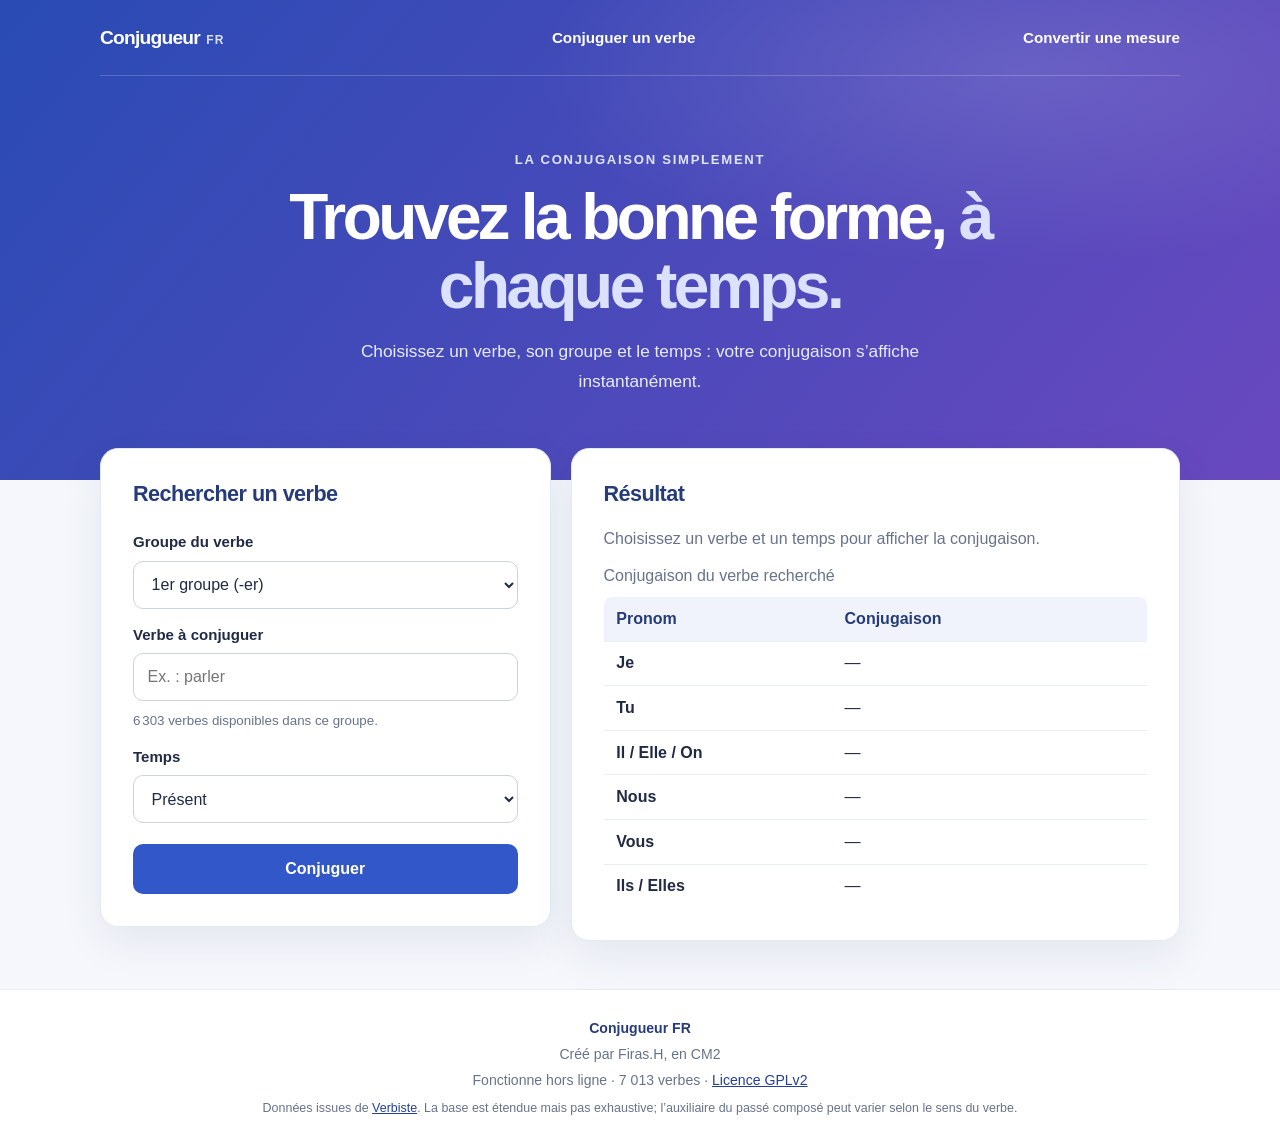
==== conjugueur/index.html @ 68956e88 "Organize apps under separate Pages paths" ====
<!doctype html>
<html lang="fr">
<head>
  <meta charset="utf-8">
  <meta name="viewport" content="width=device-width, initial-scale=1">
  <meta name="description" content="Recherchez la conjugaison des verbes en français.">
  <meta name="theme-color" content="#3157c8">
  <title>Conjugueur français</title>
  <link rel="stylesheet" href="../style.css">
</head>
<body>
  <header>
    <nav class="navigation" aria-label="Navigation principale">
      <a class="brand" href="../">Conjugueur<span>FR</span></a>
      <a class="navigation-link" href="#conjugueur">Conjuguer un verbe</a>
      <a class="navigation-link" href="../convertisseur/">Convertir une mesure</a>
    </nav>
    <div class="hero" id="accueil">
      <p class="eyebrow">La conjugaison simplement</p>
      <h1>Trouvez la bonne forme, <span>à chaque temps.</span></h1>
      <p>Choisissez un verbe, son groupe et le temps : votre conjugaison s’affiche instantanément.</p>
    </div>
  </header>

  <main>
    <section id="conjugueur" aria-labelledby="search-title">
      <h2 id="search-title">Rechercher un verbe</h2>
      <form action="#" method="get">
        <label for="group">Groupe du verbe</label>
        <select id="group" name="group">
          <option value="1">1er groupe (-er)</option>
          <option value="2">2e groupe (-ir, comme finir)</option>
          <option value="3">3e groupe (verbes irréguliers)</option>
        </select>

        <label for="verb">Verbe à conjuguer</label>
        <input
          id="verb"
          name="verb"
          type="search"
          placeholder="Ex. : parler"
          list="verb-list"
          autocomplete="off"
          required
        >
        <datalist id="verb-list">
        </datalist>
        <small id="verb-help">Chargement des verbes disponibles…</small>

        <label for="tense">Temps</label>
        <select id="tense" name="tense">
          <option value="present">Présent</option>
          <option value="imparfait">Imparfait</option>
          <option value="future">Futur simple</option>
          <option value="pastSimple">Passé simple</option>
          <option value="conditional">Conditionnel présent</option>
          <option value="subjunctive">Subjonctif présent</option>
          <option value="passe-compose">Passé composé</option>
        </select>

        <button type="submit">Conjuguer</button>
      </form>
    </section>

    <section class="result-card" aria-labelledby="result-title" aria-live="polite">
      <h2 id="result-title">Résultat</h2>
      <p id="result-message" role="status">Choisissez un verbe et un temps pour afficher la conjugaison.</p>

      <table>
        <caption id="result-caption">Conjugaison du verbe recherché</caption>
        <thead>
          <tr>
            <th scope="col">Pronom</th>
            <th scope="col">Conjugaison</th>
          </tr>
        </thead>
        <tbody>
          <tr><th scope="row">Je</th><td>—</td></tr>
          <tr><th scope="row">Tu</th><td>—</td></tr>
          <tr><th scope="row">Il / Elle / On</th><td>—</td></tr>
          <tr><th scope="row">Nous</th><td>—</td></tr>
          <tr><th scope="row">Vous</th><td>—</td></tr>
          <tr><th scope="row">Ils / Elles</th><td>—</td></tr>
        </tbody>
      </table>
    </section>
  </main>

  <footer>
    <p class="footer-brand">Conjugueur FR</p>
    <p>Créé par Firas.H, en CM2</p>
    <p>Fonctionne hors ligne · 7 013 verbes · <a href="../COPYING">Licence GPLv2</a></p>
    <p class="footer-note">
      Données issues de <a href="https://github.com/allan-simon/verbiste-cordova/tree/f829bc037d48bccf9450ec6f45888c9df0cace41/data">Verbiste</a>.
      La base est étendue mais pas exhaustive; l’auxiliaire du passé composé peut varier selon le sens du verbe.
    </p>
  </footer>

  <script src="../data/conjugaison.js"></script>
  <script>
    const form = document.querySelector("form");
    const groupInput = document.querySelector("#group");
    const verbInput = document.querySelector("#verb");
    const tenseInput = document.querySelector("#tense");
    const verbList = document.querySelector("#verb-list");
    const verbHelp = document.querySelector("#verb-help");
    const resultMessage = document.querySelector("#result-message");
    const resultCaption = document.querySelector("#result-caption");
    const resultRows = document.querySelectorAll("tbody tr");

    const conjugaisonData = window.conjugaisonData;
    const pronouns = ["Je", "Tu", "Il / Elle / On", "Nous", "Vous", "Ils / Elles"];
    const auxiliaryForms = {
      avoir: ["ai", "as", "a", "avons", "avez", "ont"],
      être: ["suis", "es", "est", "sommes", "êtes", "sont"]
    };
    const etreVerbs = new Set([
      "aller", "arriver", "descendre", "devenir", "entrer", "monter",
      "mourir", "naître", "partir", "passer", "rester", "retourner",
      "sortir", "tomber", "venir", "revenir", "rentrer", "remonter",
      "redescendre", "retomber", "repartir", "ressortir", "intervenir",
      "parvenir", "provenir", "survenir", "redevenir", "advenir"
    ]);
    const tenseNames = {
      present: "présent",
      imparfait: "imparfait",
      future: "futur simple",
      pastSimple: "passé simple",
      conditional: "conditionnel présent",
      subjunctive: "subjonctif présent",
      "passe-compose": "passé composé"
    };
    const normalized = (value) => value.trim().normalize("NFC").toLocaleLowerCase("fr");
    const verbsByName = new Map(
      conjugaisonData.verbs.map((verb) => [normalized(verb.infinitive), verb])
    );

    function showVerbsForGroup() {
      const group = groupInput.value;
      const verbs = conjugaisonData.verbs.filter((verb) => verb.group === group);
      verbList.replaceChildren();
      verbs.forEach((verb) => {
        const option = document.createElement("option");
        option.value = verb.infinitive;
        verbList.append(option);
      });
      verbInput.value = "";
      verbHelp.textContent = `${verbs.length.toLocaleString("fr-FR")} verbes disponibles dans ce groupe.`;
    }

    function withAlternatives(stem, alternatives) {
      return alternatives.map((ending) => `${stem}${ending}`).join(" / ");
    }

    function conjugate(verb, tense) {
      const template = conjugaisonData.templates[verb.template];
      const stem = verb.infinitive.slice(0, -template.suffix.length);

      if (tense === "passe-compose") {
        const auxiliary = verb.auxiliary || (etreVerbs.has(verb.infinitive) ? "être" : "avoir");
        const participleForms = template.pastParticiple;
        const presentAuxiliary = auxiliaryForms[auxiliary];

        return presentAuxiliary.map((form, index) => {
          const participleIndexes = auxiliary === "être"
            ? (index >= 3 ? [1, 3] : [0, 2])
            : [0];
          const participles = participleIndexes
            .flatMap((participleIndex) => participleForms[participleIndex] || [])
            .map((ending) => `${stem}${ending}`);
          return `${form} ${[...new Set(participles)].join(" / ")}`;
        });
      }

      return template[tense].map((alternatives) => withAlternatives(stem, alternatives));
    }

    groupInput.addEventListener("change", showVerbsForGroup);
    showVerbsForGroup();

    form.addEventListener("submit", (event) => {
      event.preventDefault();
      const verbName = normalized(verbInput.value);
      const verb = verbsByName.get(verbName);
      const tense = tenseInput.value;

      if (!verb || verb.group !== groupInput.value) {
        resultRows.forEach((row, index) => {
          row.cells[0].textContent = pronouns[index];
          row.cells[1].textContent = "—";
        });
        resultCaption.textContent = "Conjugaison du verbe recherché";
        resultMessage.textContent = "Ce verbe n’est pas disponible dans le groupe choisi. Sélectionnez un verbe proposé dans la liste.";
        return;
      }

      const forms = conjugate(verb, tense);
      resultRows.forEach((row, index) => {
        const formCell = row.cells[1];
        const subjectCell = row.cells[0];
        const elidesJe = index === 0 && /^[aeiouyàâäæéèêëîïôœùûüÿh]/i.test(forms[index]);
        subjectCell.textContent = elidesJe ? "J’" : pronouns[index];
        formCell.textContent = forms[index];
      });

      resultCaption.textContent = `Conjugaison du verbe « ${verb.infinitive} » au ${tenseNames[tense]}`;
      resultMessage.textContent = `Voici la conjugaison de « ${verb.infinitive} » au ${tenseNames[tense]}.`;
    });
  </script>
</body>
</html>
---- style.css ----
:root {
  color-scheme: light;
  font-family: "Segoe UI", Arial, sans-serif;
  color: #202a44;
  background: #f5f7fc;
  font-synthesis: none;
  text-rendering: optimizeLegibility;
  -webkit-font-smoothing: antialiased;
  --blue: #3157c8;
  --blue-dark: #243f9c;
  --muted: #68738a;
  --border: #e4e9f3;
}

* {
  box-sizing: border-box;
}

html {
  scroll-behavior: smooth;
}

body {
  min-width: 320px;
  min-height: 100vh;
  margin: 0;
  display: flex;
  flex-direction: column;
}

a {
  color: var(--blue-dark);
}

a:focus-visible,
input:focus-visible,
select:focus-visible,
button:focus-visible {
  outline: 3px solid #879bf0;
  outline-offset: 3px;
}

header {
  color: #fff;
  background:
    radial-gradient(ellipse at 80% 15%, rgb(255 255 255 / 13%), transparent 34%),
    linear-gradient(130deg, #294bb4, #6948bf);
}

.navigation {
  width: min(100% - 2.5rem, 1080px);
  min-height: 76px;
  margin: 0 auto;
  display: flex;
  align-items: center;
  justify-content: space-between;
  border-bottom: 1px solid rgb(255 255 255 / 20%);
}

.brand {
  color: #fff;
  font-size: 1.2rem;
  font-weight: 750;
  letter-spacing: -0.04em;
  text-decoration: none;
}

.brand span {
  margin-left: 0.4rem;
  color: #d8dfff;
  font-size: 0.75rem;
  letter-spacing: 0.08em;
}

.navigation-link {
  color: #fff;
  font-size: 0.95rem;
  font-weight: 600;
  text-decoration: none;
}

.navigation-link:hover {
  text-decoration: underline;
  text-underline-offset: 4px;
}

.hero {
  width: min(100% - 2.5rem, 850px);
  margin: 0 auto;
  padding: 4.75rem 0 5.25rem;
  text-align: center;
}

.eyebrow {
  margin: 0 0 1rem;
  color: #e0e5ff;
  font-size: 0.82rem;
  font-weight: 700;
  letter-spacing: 0.13em;
  text-transform: uppercase;
}

.hero h1 {
  max-width: 780px;
  margin: 0 auto 1rem;
  font-size: clamp(2.25rem, 6vw, 4rem);
  letter-spacing: -0.055em;
  line-height: 1.08;
}

.hero h1 span {
  color: #dbe2ff;
}

.hero > p:last-child {
  max-width: 580px;
  margin: 0 auto;
  color: #e8ebff;
  font-size: 1.08rem;
  line-height: 1.7;
}

main {
  width: min(100% - 2rem, 1080px);
  margin: -2rem auto 3rem;
  display: grid;
  grid-template-columns: minmax(280px, 0.85fr) minmax(360px, 1.15fr);
  align-items: start;
  gap: 1.25rem;
  flex: 1;
}

section {
  min-width: 0;
  padding: clamp(1.25rem, 3vw, 2rem);
  border: 1px solid var(--border);
  border-radius: 18px;
  background: #fff;
  box-shadow: 0 16px 40px rgb(35 50 88 / 8%);
}

h2 {
  margin: 0 0 1.25rem;
  color: #263b79;
  font-size: 1.35rem;
  letter-spacing: -0.025em;
}

form {
  display: grid;
  gap: 0.65rem;
}

label {
  margin-top: 0.4rem;
  font-size: 0.94rem;
  font-weight: 650;
}

input,
select,
button {
  width: 100%;
  min-height: 48px;
  padding: 0.7rem 0.85rem;
  border: 1px solid #cbd3e1;
  border-radius: 10px;
  font: inherit;
}

input,
select {
  color: #202a44;
  background: #fff;
}

input:focus,
select:focus {
  border-color: #4968d1;
}

small {
  color: var(--muted);
  line-height: 1.5;
}

button {
  min-height: 50px;
  margin-top: 0.65rem;
  border: 0;
  color: #fff;
  background: var(--blue);
  font-weight: 700;
  cursor: pointer;
  transition: background-color 150ms ease, transform 150ms ease;
}

button:hover {
  background: var(--blue-dark);
  transform: translateY(-1px);
}

.result-card {
  min-height: 330px;
}

#result-message {
  min-height: 1.5em;
  color: var(--muted);
  line-height: 1.5;
}

table {
  width: 100%;
  border-collapse: collapse;
  text-align: left;
}

caption {
  margin-bottom: 0.75rem;
  color: var(--muted);
  text-align: left;
}

th,
td {
  padding: 0.8rem;
  border-bottom: 1px solid #e9edf4;
}

thead {
  color: #263b79;
  background: #f0f3fc;
}

thead th:first-child {
  border-radius: 8px 0 0;
}

thead th:last-child {
  border-radius: 0 8px 0 0;
}

tbody th {
  width: 42%;
  font-weight: 600;
}

tbody tr:last-child th,
tbody tr:last-child td {
  border-bottom: 0;
}

footer {
  padding: 1.5rem 1rem;
  border-top: 1px solid var(--border);
  color: var(--muted);
  background: #fff;
  text-align: center;
  font-size: 0.88rem;
  line-height: 1.6;
}

footer p {
  margin: 0.2rem 0;
}

.footer-brand {
  color: #263b79;
  font-weight: 700;
}

.footer-note {
  max-width: 760px;
  margin: 0.5rem auto 0;
  font-size: 0.78rem;
}

@media (max-width: 760px) {
  .hero {
    padding: 3.5rem 0 4.25rem;
  }

  main {
    max-width: 580px;
    grid-template-columns: 1fr;
    margin-top: -1.5rem;
  }
}

@media (max-width: 480px) {
  .navigation {
    min-height: 64px;
  }

  .navigation-link {
    font-size: 0.85rem;
  }

  .hero {
    padding: 3rem 0 3.75rem;
  }

  th,
  td {
    padding: 0.7rem 0.5rem;
  }
}

@media (prefers-reduced-motion: reduce) {
  html {
    scroll-behavior: auto;
  }

  *,
  *::before,
  *::after {
    transition-duration: 0.01ms !important;
  }
}
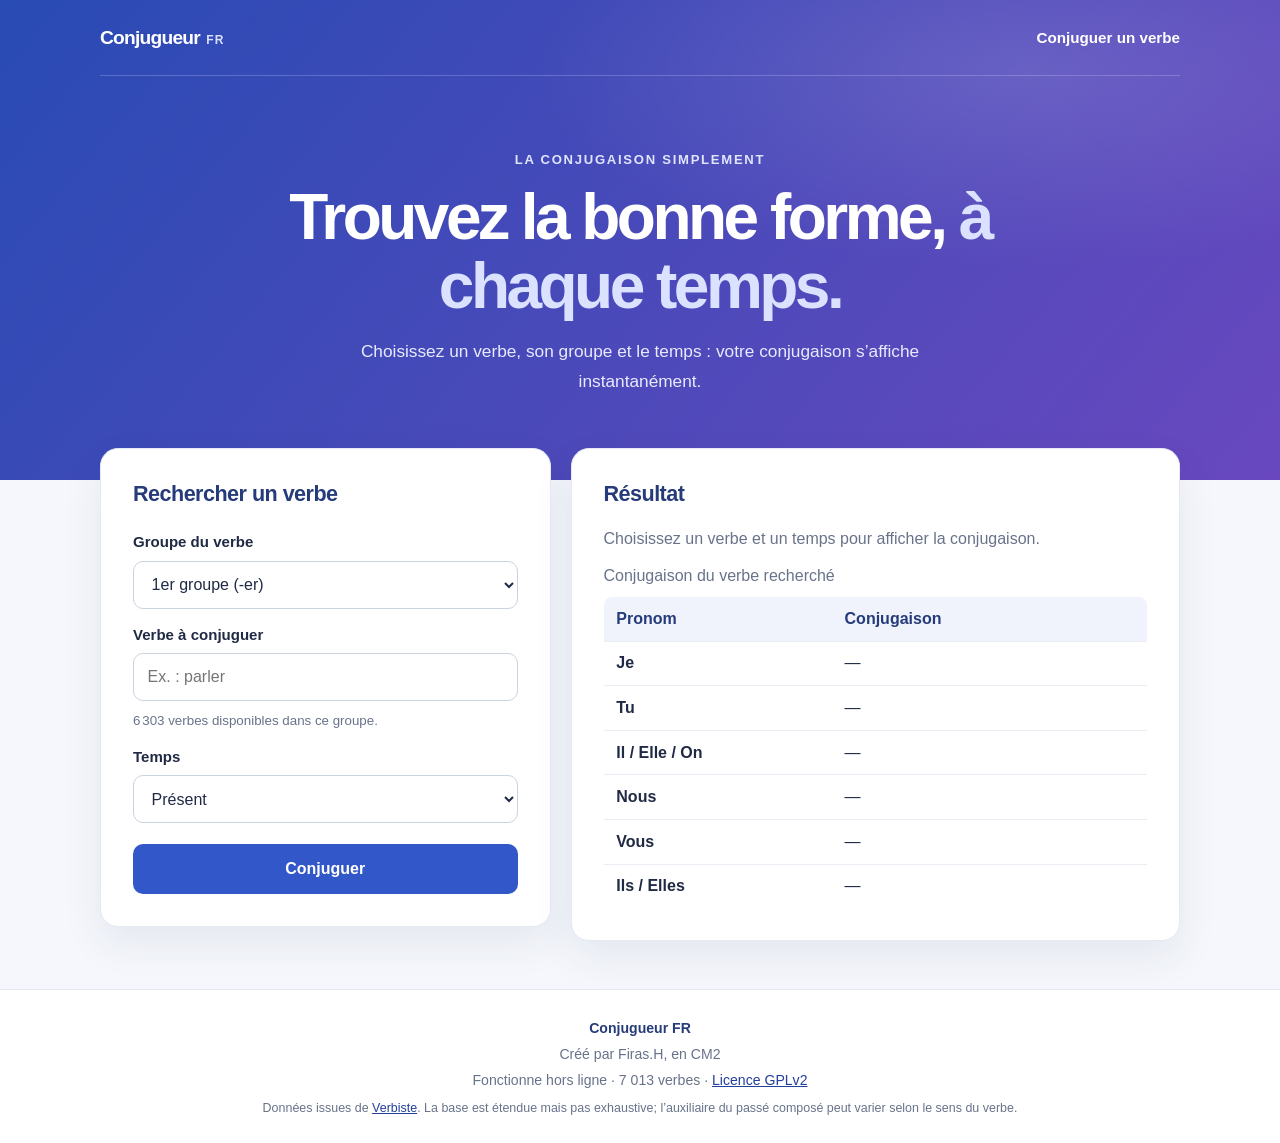
==== commit ef2b3f30: "Organize sites into independent folders Co-authored-by: Copilot <223556219+Copilot@users.noreply.git" ====
--- a/conjugueur/index.html
+++ b/conjugueur/index.html
@@ -1,4 +1,4 @@
-<!doctype html>
+                                                                                        <!doctype html>
 <html lang="fr">
 <head>
   <meta charset="utf-8">
@@ -6,14 +6,13 @@
   <meta name="description" content="Recherchez la conjugaison des verbes en français.">
   <meta name="theme-color" content="#3157c8">
   <title>Conjugueur français</title>
-  <link rel="stylesheet" href="../style.css">
+  <link rel="stylesheet" href="./style.css">
 </head>
 <body>
   <header>
     <nav class="navigation" aria-label="Navigation principale">
-      <a class="brand" href="../">Conjugueur<span>FR</span></a>
+      <a class="brand" href="#accueil">Conjugueur<span>FR</span></a>
       <a class="navigation-link" href="#conjugueur">Conjuguer un verbe</a>
-      <a class="navigation-link" href="../convertisseur/">Convertir une mesure</a>
     </nav>
     <div class="hero" id="accueil">
       <p class="eyebrow">La conjugaison simplement</p>
@@ -89,14 +88,14 @@
   <footer>
     <p class="footer-brand">Conjugueur FR</p>
     <p>Créé par Firas.H, en CM2</p>
-    <p>Fonctionne hors ligne · 7 013 verbes · <a href="../COPYING">Licence GPLv2</a></p>
+    <p>Fonctionne hors ligne · 7 013 verbes · <a href="./COPYING">Licence GPLv2</a></p>
     <p class="footer-note">
       Données issues de <a href="https://github.com/allan-simon/verbiste-cordova/tree/f829bc037d48bccf9450ec6f45888c9df0cace41/data">Verbiste</a>.
       La base est étendue mais pas exhaustive; l’auxiliaire du passé composé peut varier selon le sens du verbe.
     </p>
   </footer>
 
-  <script src="../data/conjugaison.js"></script>
+  <script src="./data/conjugaison.js"></script>
   <script>
     const form = document.querySelector("form");
     const groupInput = document.querySelector("#group");
--- a/conjugueur/style.css
+++ b/conjugueur/style.css
@@ -0,0 +1,320 @@
+:root {
+  color-scheme: light;
+  font-family: "Segoe UI", Arial, sans-serif;
+  color: #202a44;
+  background: #f5f7fc;
+  font-synthesis: none;
+  text-rendering: optimizeLegibility;
+  -webkit-font-smoothing: antialiased;
+  --blue: #3157c8;
+  --blue-dark: #243f9c;
+  --muted: #68738a;
+  --border: #e4e9f3;
+}
+
+* {
+  box-sizing: border-box;
+}
+
+html {
+  scroll-behavior: smooth;
+}
+
+body {
+  min-width: 320px;
+  min-height: 100vh;
+  margin: 0;
+  display: flex;
+  flex-direction: column;
+}
+
+a {
+  color: var(--blue-dark);
+}
+
+a:focus-visible,
+input:focus-visible,
+select:focus-visible,
+button:focus-visible {
+  outline: 3px solid #879bf0;
+  outline-offset: 3px;
+}
+
+header {
+  color: #fff;
+  background:
+    radial-gradient(ellipse at 80% 15%, rgb(255 255 255 / 13%), transparent 34%),
+    linear-gradient(130deg, #294bb4, #6948bf);
+}
+
+.navigation {
+  width: min(100% - 2.5rem, 1080px);
+  min-height: 76px;
+  margin: 0 auto;
+  display: flex;
+  align-items: center;
+  justify-content: space-between;
+  border-bottom: 1px solid rgb(255 255 255 / 20%);
+}
+
+.brand {
+  color: #fff;
+  font-size: 1.2rem;
+  font-weight: 750;
+  letter-spacing: -0.04em;
+  text-decoration: none;
+}
+
+.brand span {
+  margin-left: 0.4rem;
+  color: #d8dfff;
+  font-size: 0.75rem;
+  letter-spacing: 0.08em;
+}
+
+.navigation-link {
+  color: #fff;
+  font-size: 0.95rem;
+  font-weight: 600;
+  text-decoration: none;
+}
+
+.navigation-link:hover {
+  text-decoration: underline;
+  text-underline-offset: 4px;
+}
+
+.hero {
+  width: min(100% - 2.5rem, 850px);
+  margin: 0 auto;
+  padding: 4.75rem 0 5.25rem;
+  text-align: center;
+}
+
+.eyebrow {
+  margin: 0 0 1rem;
+  color: #e0e5ff;
+  font-size: 0.82rem;
+  font-weight: 700;
+  letter-spacing: 0.13em;
+  text-transform: uppercase;
+}
+
+.hero h1 {
+  max-width: 780px;
+  margin: 0 auto 1rem;
+  font-size: clamp(2.25rem, 6vw, 4rem);
+  letter-spacing: -0.055em;
+  line-height: 1.08;
+}
+
+.hero h1 span {
+  color: #dbe2ff;
+}
+
+.hero > p:last-child {
+  max-width: 580px;
+  margin: 0 auto;
+  color: #e8ebff;
+  font-size: 1.08rem;
+  line-height: 1.7;
+}
+
+main {
+  width: min(100% - 2rem, 1080px);
+  margin: -2rem auto 3rem;
+  display: grid;
+  grid-template-columns: minmax(280px, 0.85fr) minmax(360px, 1.15fr);
+  align-items: start;
+  gap: 1.25rem;
+  flex: 1;
+}
+
+section {
+  min-width: 0;
+  padding: clamp(1.25rem, 3vw, 2rem);
+  border: 1px solid var(--border);
+  border-radius: 18px;
+  background: #fff;
+  box-shadow: 0 16px 40px rgb(35 50 88 / 8%);
+}
+
+h2 {
+  margin: 0 0 1.25rem;
+  color: #263b79;
+  font-size: 1.35rem;
+  letter-spacing: -0.025em;
+}
+
+form {
+  display: grid;
+  gap: 0.65rem;
+}
+
+label {
+  margin-top: 0.4rem;
+  font-size: 0.94rem;
+  font-weight: 650;
+}
+
+input,
+select,
+button {
+  width: 100%;
+  min-height: 48px;
+  padding: 0.7rem 0.85rem;
+  border: 1px solid #cbd3e1;
+  border-radius: 10px;
+  font: inherit;
+}
+
+input,
+select {
+  color: #202a44;
+  background: #fff;
+}
+
+input:focus,
+select:focus {
+  border-color: #4968d1;
+}
+
+small {
+  color: var(--muted);
+  line-height: 1.5;
+}
+
+button {
+  min-height: 50px;
+  margin-top: 0.65rem;
+  border: 0;
+  color: #fff;
+  background: var(--blue);
+  font-weight: 700;
+  cursor: pointer;
+  transition: background-color 150ms ease, transform 150ms ease;
+}
+
+button:hover {
+  background: var(--blue-dark);
+  transform: translateY(-1px);
+}
+
+.result-card {
+  min-height: 330px;
+}
+
+#result-message {
+  min-height: 1.5em;
+  color: var(--muted);
+  line-height: 1.5;
+}
+
+table {
+  width: 100%;
+  border-collapse: collapse;
+  text-align: left;
+}
+
+caption {
+  margin-bottom: 0.75rem;
+  color: var(--muted);
+  text-align: left;
+}
+
+th,
+td {
+  padding: 0.8rem;
+  border-bottom: 1px solid #e9edf4;
+}
+
+thead {
+  color: #263b79;
+  background: #f0f3fc;
+}
+
+thead th:first-child {
+  border-radius: 8px 0 0;
+}
+
+thead th:last-child {
+  border-radius: 0 8px 0 0;
+}
+
+tbody th {
+  width: 42%;
+  font-weight: 600;
+}
+
+tbody tr:last-child th,
+tbody tr:last-child td {
+  border-bottom: 0;
+}
+
+footer {
+  padding: 1.5rem 1rem;
+  border-top: 1px solid var(--border);
+  color: var(--muted);
+  background: #fff;
+  text-align: center;
+  font-size: 0.88rem;
+  line-height: 1.6;
+}
+
+footer p {
+  margin: 0.2rem 0;
+}
+
+.footer-brand {
+  color: #263b79;
+  font-weight: 700;
+}
+
+.footer-note {
+  max-width: 760px;
+  margin: 0.5rem auto 0;
+  font-size: 0.78rem;
+}
+
+@media (max-width: 760px) {
+  .hero {
+    padding: 3.5rem 0 4.25rem;
+  }
+
+  main {
+    max-width: 580px;
+    grid-template-columns: 1fr;
+    margin-top: -1.5rem;
+  }
+}
+
+@media (max-width: 480px) {
+  .navigation {
+    min-height: 64px;
+  }
+
+  .navigation-link {
+    font-size: 0.85rem;
+  }
+
+  .hero {
+    padding: 3rem 0 3.75rem;
+  }
+
+  th,
+  td {
+    padding: 0.7rem 0.5rem;
+  }
+}
+
+@media (prefers-reduced-motion: reduce) {
+  html {
+    scroll-behavior: auto;
+  }
+
+  *,
+  *::before,
+  *::after {
+    transition-duration: 0.01ms !important;
+  }
+}
